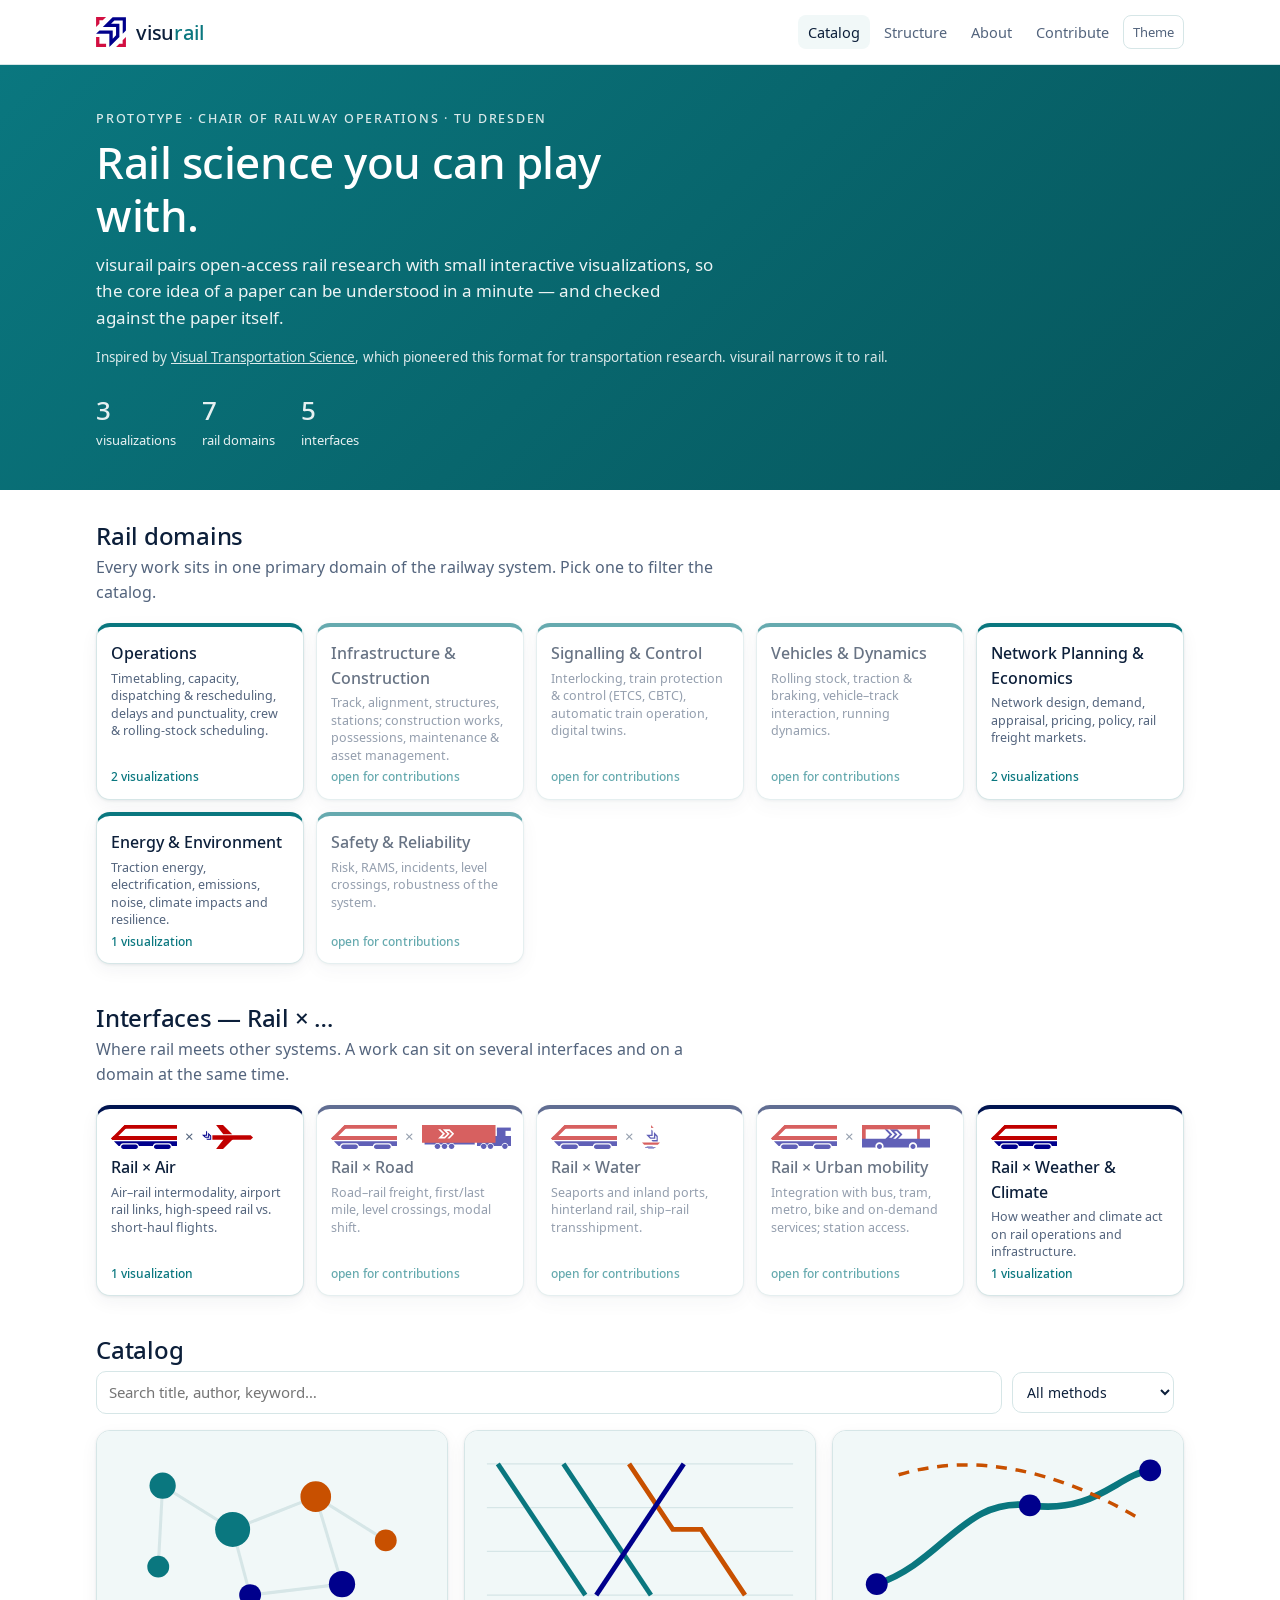
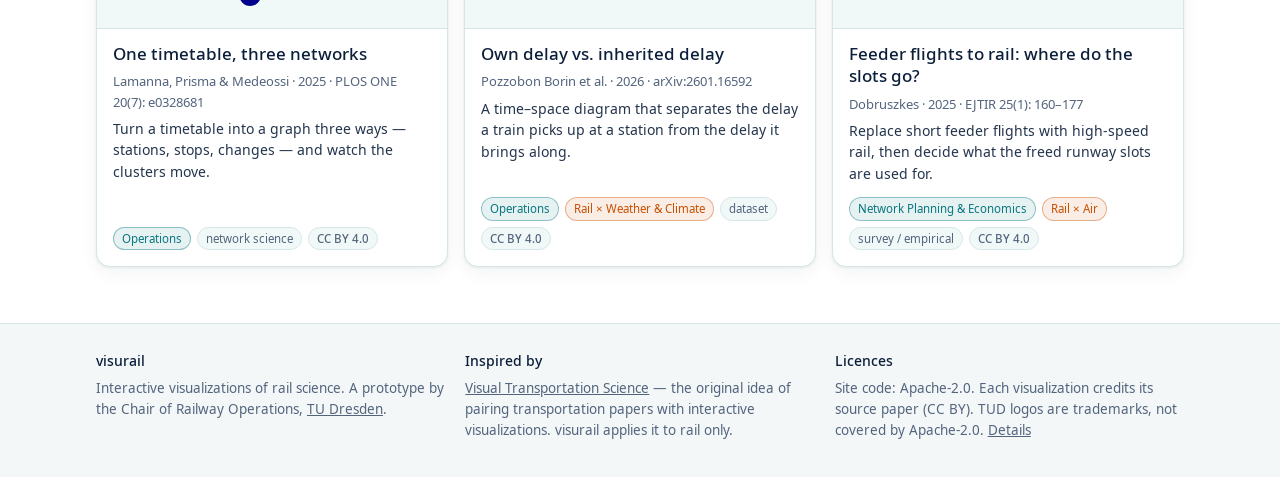
==== index.html @ ce832174 "visurail prototype: rail-science visualization catalog Static site (no build step) pairing CC BY rai" ====
<!DOCTYPE html>
<html lang="en">
<head>
<meta charset="utf-8">
<meta name="viewport" content="width=device-width, initial-scale=1, viewport-fit=cover">
<meta name="color-scheme" content="light dark">
<meta name="theme-color" content="#0A777F" media="(prefers-color-scheme: light)">
<meta name="theme-color" content="#00103a" media="(prefers-color-scheme: dark)">
<meta name="description" content="visurail — interactive visualizations of rail science, clustered by rail domain and by rail's interfaces with other modes.">
<title>visurail — Rail Science, Visualized</title>
<link rel="icon" href="assets/brand/Bildmarke.svg" type="image/svg+xml">
<link rel="stylesheet" href="assets/css/visurail.css">
</head>
<body data-root="./" data-page="catalog">

<section class="hero">
  <div class="wrap">
    <div class="eyebrow">Prototype · Chair of Railway Operations · TU Dresden</div>
    <h1>Rail science you can play with.</h1>
    <p>visurail pairs open-access rail research with small interactive visualizations, so the core idea
      of a paper can be understood in a minute — and checked against the paper itself.</p>
    <div class="credit">Inspired by <a href="https://visualtransportationscience.org/">Visual Transportation Science</a>,
      which pioneered this format for transportation research. visurail narrows it to rail.</div>
    <div class="stats">
      <div><b id="nEntries">–</b>visualizations</div>
      <div><b id="nDomains">–</b>rail domains</div>
      <div><b id="nIfaces">–</b>interfaces</div>
    </div>
  </div>
</section>

<main class="wrap">
  <section class="sec" id="structure">
    <h2>Rail domains</h2>
    <p class="lead">Every work sits in one primary domain of the railway system. Pick one to filter the catalog.</p>
    <div class="tiles" id="domainTiles"></div>
  </section>

  <section class="sec">
    <h2>Interfaces — Rail × …</h2>
    <p class="lead">Where rail meets other systems. A work can sit on several interfaces and on a domain at the same time.</p>
    <div class="tiles" id="ifaceTiles"></div>
  </section>

  <section class="sec" id="catalog">
    <h2>Catalog</h2>
    <div class="filters">
      <input type="search" id="q" placeholder="Search title, author, keyword…" aria-label="Search">
      <select id="method" aria-label="Method"><option value="">All methods</option></select>
      <span class="active-filter" id="activeFilter" aria-live="polite"></span>
    </div>
    <div class="grid" id="grid"></div>
  </section>
</main>

<script src="assets/js/site.js"></script>
<script src="assets/js/taxonomy.js"></script>
<script src="assets/js/entries.js"></script>
<script src="assets/js/catalog.js"></script>
</body>
</html>
---- assets/css/visurail.css ----
/* =========================================================================
   visurail — design system
   Corporate design: TU Dresden, Chair of Railway Operations (CRO).
   Source of truth for colours/fonts: github.com/joernmht/tud_cro_chaircd
     Türkis 1 #0A777F (main) · Brillantblau #00008C (logo) · Rot 1 #D20F41
     Orange 1 #C85000 (accent, the "10 %") · Gelb 1 #FFC700 (diagrams only)
     Dunkelblau #001450 (dark field)
   60/30/10: white field · türkis · orange accent. Font: Noto Sans (self-hosted).
   Every colour is a variable; dark mode only redefines variables.
   ========================================================================= */

@font-face{font-family:"Noto Sans";font-style:normal;font-weight:400;font-display:swap;
  src:url("../fonts/NotoSans-Regular.subset.woff2") format("woff2")}
@font-face{font-family:"Noto Sans";font-style:normal;font-weight:500 700;font-display:swap;
  src:url("../fonts/NotoSans-Medium.subset.woff2") format("woff2")}

:root{
  --bg:#ffffff; --bg2:#f3f7f8; --card:#ffffff; --card2:#f1f8f8;
  --ink:#0c1f3a; --muted:#53647d; --line:#d6e6e7; --track:#e6f0f0;
  --accent:#0A777F;          /* Türkis 1 */
  --accent-ink:#ffffff;
  --logo:#00008C;            /* Brillantblau */
  --red:#D20F41;             /* Rot 1 */
  --orange:#C85000;          /* Orange 1 — the 10 % accent */
  --yellow:#FFC700;          /* Gelb 1 — diagrams only */
  --navy:#001450;            /* Dunkelblau */
  --hero1:#0A777F; --hero2:#06555b;
  --shadow:0 1px 3px rgba(12,40,50,.08),0 6px 18px rgba(12,40,50,.05);
  --radius:14px;
  --maxw:1120px;
  color-scheme:light;
}
@media (prefers-color-scheme: dark){
  :root:not([data-theme="light"]){
    --bg:#00103a; --bg2:#001450; --card:#0c2766; --card2:#10307c;
    --ink:#eaf1ff; --muted:#a6b8da; --line:#2a4a92; --track:#001a55;
    --accent:#36b8bf; --accent-ink:#001450; --logo:#ffffff;
    --red:#ff667e; --orange:#f0922e; --yellow:#FFC700; --navy:#000a2e;
    --hero1:#001a55; --hero2:#00103a;
    --shadow:0 1px 3px rgba(0,0,0,.4);
    color-scheme:dark;
  }
}
:root[data-theme="dark"]{
  --bg:#00103a; --bg2:#001450; --card:#0c2766; --card2:#10307c;
  --ink:#eaf1ff; --muted:#a6b8da; --line:#2a4a92; --track:#001a55;
  --accent:#36b8bf; --accent-ink:#001450; --logo:#ffffff;
  --red:#ff667e; --orange:#f0922e; --yellow:#FFC700; --navy:#000a2e;
  --hero1:#001a55; --hero2:#00103a;
  --shadow:0 1px 3px rgba(0,0,0,.4);
  color-scheme:dark;
}

*{box-sizing:border-box}
html,body{margin:0;padding:0}
body{background:var(--bg);color:var(--ink);
  font:16px/1.55 "Noto Sans",-apple-system,BlinkMacSystemFont,"Segoe UI",Roboto,Helvetica,Arial,sans-serif;
  -webkit-font-smoothing:antialiased;overflow-x:hidden}
a{color:var(--accent)}
img,svg{max-width:100%}
.wrap{max-width:var(--maxw);margin:0 auto;padding:0 16px}
h1,h2,h3{font-weight:500;line-height:1.2;letter-spacing:-.01em}
code{background:var(--card2);border:1px solid var(--line);border-radius:6px;padding:1px 5px;font-size:.88em}

/* ---- top bar ---------------------------------------------------------- */
.topbar{border-bottom:1px solid var(--line);background:var(--bg)}
.topbar .wrap{display:flex;align-items:center;gap:16px;min-height:64px;flex-wrap:wrap}
.brand{display:flex;align-items:center;gap:10px;text-decoration:none;color:var(--ink)}
.brand .mark{width:30px;height:30px}
.brand .name{font-weight:500;font-size:20px;letter-spacing:-.01em}
.brand .name b{color:var(--accent);font-weight:500}
.nav{display:flex;gap:4px;margin-left:auto;flex-wrap:wrap}
.nav a{text-decoration:none;color:var(--muted);padding:6px 10px;border-radius:8px;font-size:14.5px}
.nav a:hover,.nav a[aria-current="page"]{color:var(--ink);background:var(--card2)}
.themebtn{border:1px solid var(--line);background:var(--card);color:var(--muted);border-radius:8px;
  padding:5px 9px;font:inherit;font-size:13px;cursor:pointer}

/* logo fills follow theme */
.chairlogo svg{height:34px;width:auto;display:block}
.chairlogo svg text,.chairlogo svg path,.mark path{fill:var(--logo)}
.mark path[fill="#C00000"],.chairlogo svg path[fill="#C00000"]{fill:var(--red)}

/* ---- hero ------------------------------------------------------------- */
.hero{background:linear-gradient(135deg,var(--hero1),var(--hero2));color:#fff;padding:44px 0 40px}
.hero .eyebrow{font-size:12.5px;letter-spacing:.14em;text-transform:uppercase;opacity:.85;font-weight:500}
.hero h1{font-size:clamp(28px,5vw,44px);margin:8px 0 10px;max-width:22ch}
.hero p{max-width:62ch;margin:0;opacity:.92;font-size:17px}
.hero .credit{margin-top:16px;font-size:13.5px;opacity:.85}
.hero .credit a{color:#fff}
.hero .stats{display:flex;gap:26px;margin-top:22px;flex-wrap:wrap}
.hero .stats div{font-size:13px;opacity:.9}
.hero .stats b{display:block;font-size:26px;font-weight:500;opacity:1}

/* ---- section headings --------------------------------------------------- */
.sec{padding:32px 0 8px}
.sec h2{font-size:24px;margin:0 0 4px}
.sec .lead{color:var(--muted);margin:0 0 18px;max-width:70ch}

/* ---- taxonomy: domain tiles + interface tiles --------------------------- */
.tiles{display:grid;grid-template-columns:repeat(auto-fill,minmax(200px,1fr));gap:12px}
.tile{all:unset;box-sizing:border-box;cursor:pointer;background:var(--card);border:1px solid var(--line);
  border-radius:var(--radius);padding:14px 14px 12px;box-shadow:var(--shadow);border-top:4px solid var(--accent);
  display:flex;flex-direction:column;gap:4px;min-height:112px;transition:transform .12s ease}
.tile:hover{transform:translateY(-2px)}
.tile:focus-visible{outline:3px solid var(--orange);outline-offset:2px}
.tile[aria-pressed="true"]{background:var(--accent);color:var(--accent-ink);border-color:var(--accent)}
.tile[aria-pressed="true"] .td,.tile[aria-pressed="true"] .tn{color:var(--accent-ink);opacity:.9}
.tile .tt{font-weight:500;font-size:16px}
.tile .td{font-size:12.5px;color:var(--muted);line-height:1.4}
.tile .tn{font-size:12px;color:var(--accent);margin-top:auto;font-weight:500}
.tile.empty{opacity:.62}
.tile.iface{border-top-color:var(--navy)}
:root[data-theme="dark"] .tile.iface{border-top-color:var(--orange)}
@media (prefers-color-scheme: dark){:root:not([data-theme="light"]) .tile.iface{border-top-color:var(--orange)}}
.tile .ic{display:flex;align-items:center;gap:8px;height:28px}
.tile .ic img{height:24px;width:auto}
.tile .ic .x{font-size:15px;color:var(--muted)}

/* dark mode: brand line icons go white */
@media (prefers-color-scheme: dark){:root:not([data-theme="light"]) img.bicon{filter:brightness(0) invert(1)}}
:root[data-theme="dark"] img.bicon{filter:brightness(0) invert(1)}
.tile[aria-pressed="true"] img.bicon{filter:brightness(0) invert(1)}

/* ---- filter bar --------------------------------------------------------- */
.filters{display:flex;gap:10px;flex-wrap:wrap;align-items:center;margin:6px 0 16px}
.filters input[type=search]{flex:1 1 240px;min-width:0;border:1px solid var(--line);background:var(--card);color:var(--ink);
  border-radius:10px;padding:9px 12px;font:inherit;font-size:15px}
.filters select{border:1px solid var(--line);background:var(--card);color:var(--ink);border-radius:10px;padding:9px 10px;font:inherit;font-size:14px;max-width:100%}
.active-filter{font-size:13.5px;color:var(--muted)}
.active-filter button{border:0;background:none;color:var(--accent);cursor:pointer;font:inherit;text-decoration:underline}

/* ---- entry cards -------------------------------------------------------- */
.grid{display:grid;grid-template-columns:repeat(auto-fill,minmax(300px,1fr));gap:16px}
.entry{display:flex;flex-direction:column;background:var(--card);border:1px solid var(--line);border-radius:var(--radius);
  box-shadow:var(--shadow);overflow:hidden;text-decoration:none;color:var(--ink);transition:transform .12s ease}
.entry:hover{transform:translateY(-2px)}
.entry:focus-visible{outline:3px solid var(--orange);outline-offset:2px}
.entry .thumb{aspect-ratio:16/9;background:var(--card2);border-bottom:1px solid var(--line);display:block}
.entry .thumb svg{width:100%;height:100%;display:block}
.entry .body{padding:14px 16px 16px;display:flex;flex-direction:column;gap:6px;flex:1}
.entry .et{font-weight:500;font-size:17px;line-height:1.3}
.entry .ea{font-size:13px;color:var(--muted)}
.entry .es{font-size:14px;color:var(--ink);opacity:.9}
.chips{display:flex;gap:6px;flex-wrap:wrap;margin-top:auto;padding-top:6px}
.chip{font-size:11.5px;padding:2px 8px;border-radius:999px;border:1px solid var(--line);color:var(--muted);background:var(--card2);white-space:nowrap}
.chip.dom{color:var(--accent);border-color:color-mix(in srgb,var(--accent) 40%,transparent);background:color-mix(in srgb,var(--accent) 10%,transparent)}
.chip.ifc{color:var(--orange);border-color:color-mix(in srgb,var(--orange) 40%,transparent);background:color-mix(in srgb,var(--orange) 10%,transparent)}
.chip.lic{font-weight:500}
.empty-msg{color:var(--muted);padding:24px;border:1px dashed var(--line);border-radius:var(--radius);text-align:center}

/* ---- prose pages / viz pages -------------------------------------------- */
.prose{max-width:76ch}
.prose h2{font-size:22px;margin:30px 0 8px}
.prose h3{font-size:18px;margin:22px 0 6px}
.crumbs{font-size:13.5px;color:var(--muted);margin:20px 0 4px}
.crumbs a{color:var(--muted)}
.vhead h1{font-size:clamp(24px,4vw,34px);margin:6px 0 8px}
.vhead .authors{color:var(--muted);font-size:15px}
.cite{background:var(--card2);border:1px solid var(--line);border-left:4px solid var(--orange);border-radius:10px;
  padding:12px 14px;font-size:14px;margin:16px 0;overflow-wrap:anywhere}
.cite b{font-weight:500}
.panel{background:var(--card);border:1px solid var(--line);border-radius:var(--radius);box-shadow:var(--shadow);padding:16px;margin:16px 0}
.controls{display:flex;flex-wrap:wrap;gap:14px 22px;align-items:center;margin-bottom:12px;font-size:14px}
.controls label{display:flex;align-items:center;gap:8px;color:var(--muted)}
.controls input[type=range]{accent-color:var(--accent);width:160px;max-width:40vw}
.controls output{color:var(--ink);font-weight:500;min-width:3ch;display:inline-block}
.btn{border:1px solid var(--accent);background:var(--accent);color:var(--accent-ink);border-radius:9px;padding:7px 13px;font:inherit;font-size:14px;cursor:pointer}
.btn.ghost{background:transparent;color:var(--accent)}
.viz svg{display:block;width:100%;height:auto}
.viz .axis text{fill:var(--muted);font-size:11px}
.viz .axis line,.viz .axis path{stroke:var(--line)}
.readout{font-size:14px;color:var(--muted);margin-top:10px}
.readout b{color:var(--ink);font-weight:500}
.kv{display:grid;grid-template-columns:repeat(auto-fill,minmax(150px,1fr));gap:10px;margin-top:12px}
.kv div{background:var(--card2);border:1px solid var(--line);border-radius:10px;padding:10px 12px}
.kv b{display:block;font-size:22px;font-weight:500}
.kv span{font-size:12.5px;color:var(--muted)}
.note{font-size:13px;color:var(--muted)}
.links{display:flex;gap:10px;flex-wrap:wrap;margin:10px 0}
.links a{text-decoration:none;border:1px solid var(--line);border-radius:9px;padding:6px 12px;font-size:14px;background:var(--card)}

/* ---- footer ------------------------------------------------------------- */
footer.site{margin-top:48px;border-top:1px solid var(--line);background:var(--bg2);padding:26px 0 36px;font-size:13.5px;color:var(--muted)}
footer.site .cols{display:grid;grid-template-columns:repeat(auto-fit,minmax(220px,1fr));gap:20px}
footer.site h4{margin:0 0 6px;color:var(--ink);font-weight:500;font-size:14px}
footer.site a{color:var(--muted)}

@media (max-width:560px){
  .brand .name{font-size:18px}
  .nav{margin-left:0;width:100%}
  .hero{padding:30px 0 28px}
  .grid{grid-template-columns:1fr}
}
@media (prefers-reduced-motion: reduce){*{transition:none !important;animation:none !important}}
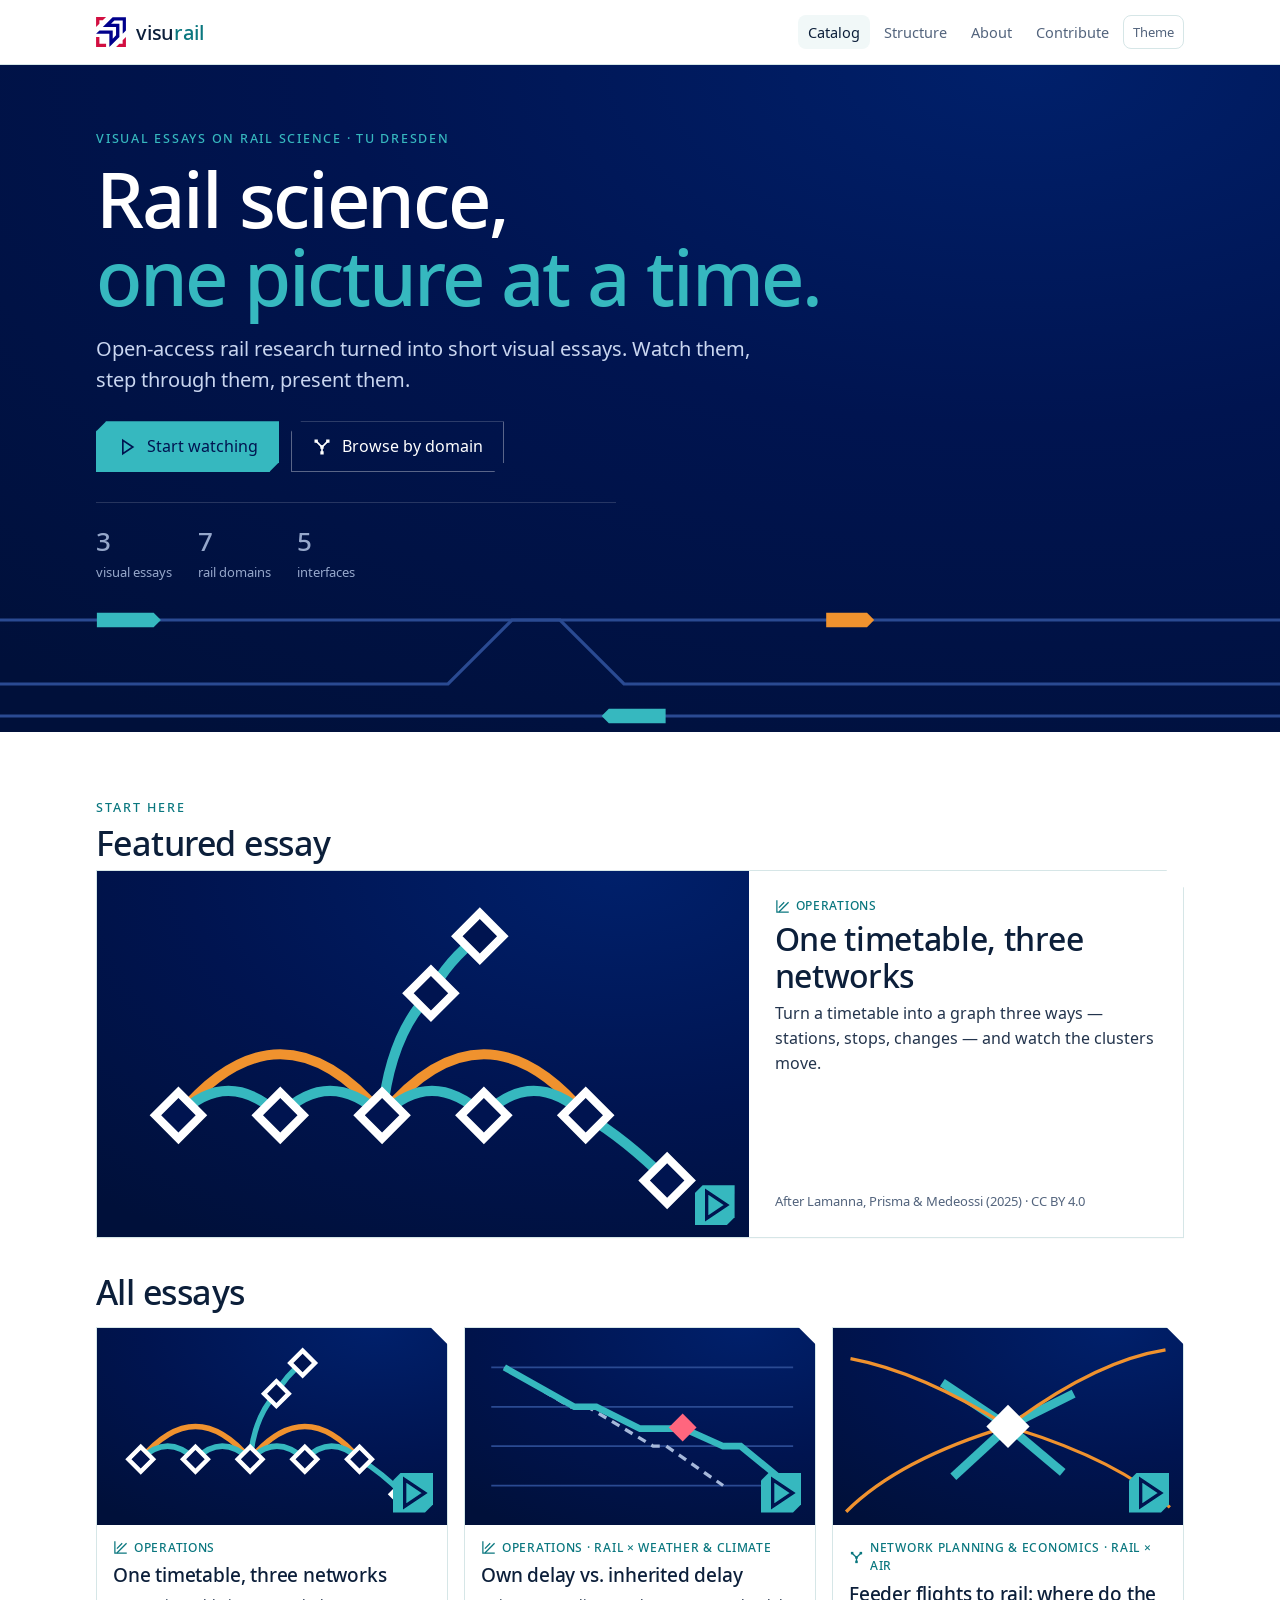
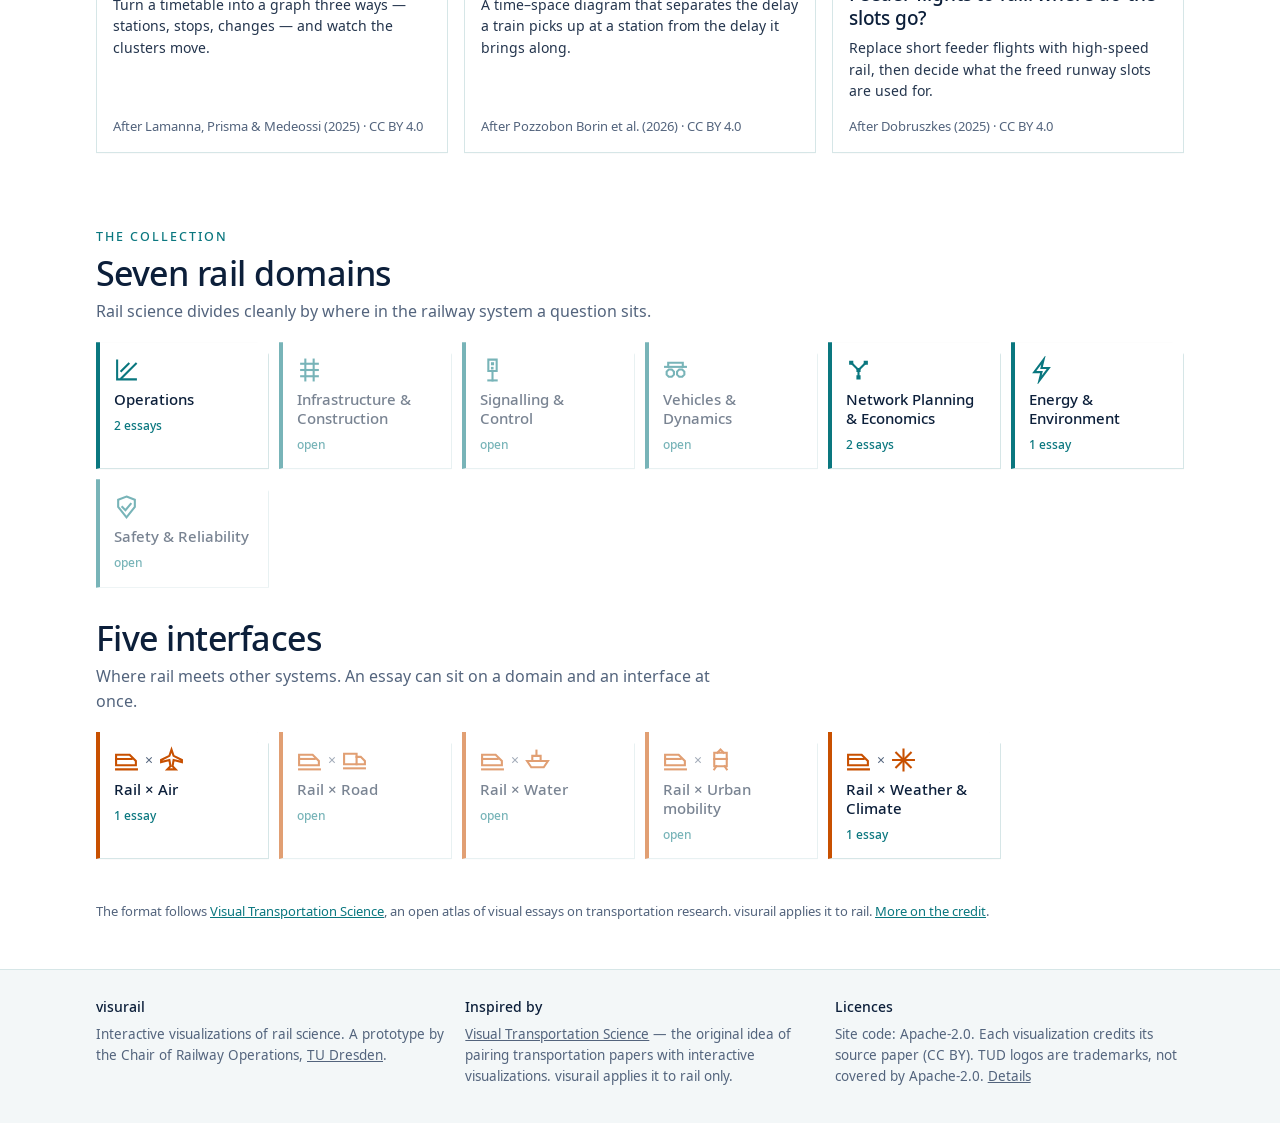
==== commit 1831302d: "Visual essays: simple first picture, step-by-step, doubles as slides - essay.js: steps on one 16:9 s" ====
--- a/index.html
+++ b/index.html
@@ -4,25 +4,33 @@
 <meta charset="utf-8">
 <meta name="viewport" content="width=device-width, initial-scale=1, viewport-fit=cover">
 <meta name="color-scheme" content="light dark">
-<meta name="theme-color" content="#0A777F" media="(prefers-color-scheme: light)">
-<meta name="theme-color" content="#00103a" media="(prefers-color-scheme: dark)">
-<meta name="description" content="visurail — interactive visualizations of rail science, clustered by rail domain and by rail's interfaces with other modes.">
+<meta name="theme-color" content="#001450">
+<meta name="description" content="visurail — rail science as short visual essays you can watch, step through and present.">
 <title>visurail — Rail Science, Visualized</title>
 <link rel="icon" href="assets/brand/Bildmarke.svg" type="image/svg+xml">
 <link rel="stylesheet" href="assets/css/visurail.css">
 </head>
 <body data-root="./" data-page="catalog">
 
-<section class="hero">
+<section class="hero dark">
+  <svg class="hero-tracks" viewBox="0 0 1600 260" preserveAspectRatio="xMidYMax slice" aria-hidden="true">
+    <path id="t1" d="M-100 120 H700 L780 200 H1700" class="ht"/>
+    <path id="t2" d="M-100 200 H560 L640 120 H1700" class="ht"/>
+    <path d="M-100 240 H1700" class="ht"/>
+    <g class="htrain"><path d="M-40 -9 H31 L40 0 L31 9 H-40 Z"/><animateMotion dur="11s" repeatCount="indefinite" rotate="auto"><mpath href="#t1"/></animateMotion></g>
+    <g class="htrain o"><path d="M-30 -9 H21 L30 0 L21 9 H-30 Z"/><animateMotion dur="7s" begin="-3s" repeatCount="indefinite" rotate="auto"><mpath href="#t2"/></animateMotion></g>
+    <g class="htrain"><path d="M-40 -9 H31 L40 0 L31 9 H-40 Z"/><animateMotion dur="15s" begin="-6s" repeatCount="indefinite" path="M1700 240 H-100" rotate="auto"/></g>
+  </svg>
   <div class="wrap">
-    <div class="eyebrow">Prototype · Chair of Railway Operations · TU Dresden</div>
-    <h1>Rail science you can play with.</h1>
-    <p>visurail pairs open-access rail research with small interactive visualizations, so the core idea
-      of a paper can be understood in a minute — and checked against the paper itself.</p>
-    <div class="credit">Inspired by <a href="https://visualtransportationscience.org/">Visual Transportation Science</a>,
-      which pioneered this format for transportation research. visurail narrows it to rail.</div>
+    <div class="eyebrow">Visual essays on rail science · TU Dresden</div>
+    <h1>Rail science,<br><span>one picture at a time.</span></h1>
+    <p>Open-access rail research turned into short visual essays. Watch them, step through them, present them.</p>
+    <div class="cta">
+      <a class="btn big" href="#essays"><i data-icon="play"></i> Start watching</a>
+      <a class="btn big ghost" href="#structure"><i data-icon="planning"></i> Browse by domain</a>
+    </div>
     <div class="stats">
-      <div><b id="nEntries">–</b>visualizations</div>
+      <div><b id="nEntries">–</b>visual essays</div>
       <div><b id="nDomains">–</b>rail domains</div>
       <div><b id="nIfaces">–</b>interfaces</div>
     </div>
@@ -30,29 +38,32 @@
 </section>
 
 <main class="wrap">
-  <section class="sec" id="structure">
-    <h2>Rail domains</h2>
-    <p class="lead">Every work sits in one primary domain of the railway system. Pick one to filter the catalog.</p>
-    <div class="tiles" id="domainTiles"></div>
+  <section class="sec" id="essays">
+    <div class="kicker-s">Start here</div>
+    <h2>Featured essay</h2>
+    <div id="featured" class="featured"></div>
+
+    <h2 style="margin-top:34px">All essays</h2>
+    <p class="active-filter" id="activeFilter" aria-live="polite"></p>
+    <div class="grid" id="grid"></div>
   </section>
 
-  <section class="sec">
-    <h2>Interfaces — Rail × …</h2>
-    <p class="lead">Where rail meets other systems. A work can sit on several interfaces and on a domain at the same time.</p>
+  <section class="sec" id="structure">
+    <div class="kicker-s">The collection</div>
+    <h2>Seven rail domains</h2>
+    <p class="lead">Rail science divides cleanly by where in the railway system a question sits.</p>
+    <div class="tiles" id="domainTiles"></div>
+    <h2 style="margin-top:30px">Five interfaces</h2>
+    <p class="lead">Where rail meets other systems. An essay can sit on a domain and an interface at once.</p>
     <div class="tiles" id="ifaceTiles"></div>
   </section>
 
-  <section class="sec" id="catalog">
-    <h2>Catalog</h2>
-    <div class="filters">
-      <input type="search" id="q" placeholder="Search title, author, keyword…" aria-label="Search">
-      <select id="method" aria-label="Method"><option value="">All methods</option></select>
-      <span class="active-filter" id="activeFilter" aria-live="polite"></span>
-    </div>
-    <div class="grid" id="grid"></div>
-  </section>
+  <p class="note" style="margin-top:34px">The format follows <a href="https://visualtransportationscience.org/">Visual Transportation Science</a>,
+    an open atlas of visual essays on transportation research. visurail applies it to rail.
+    <a href="about.html#credit">More on the credit</a>.</p>
 </main>
 
+<script src="assets/js/cro-icons.js"></script>
 <script src="assets/js/site.js"></script>
 <script src="assets/js/taxonomy.js"></script>
 <script src="assets/js/entries.js"></script>
--- a/assets/css/visurail.css
+++ b/assets/css/visurail.css
@@ -192,3 +192,131 @@
   .grid{grid-template-columns:1fr}
 }
 @media (prefers-reduced-motion: reduce){*{transition:none !important;animation:none !important}}
+
+/* ======================================================================
+   Icons (CRO small set, currentColor)
+   ====================================================================== */
+svg.ic{width:1.25em;height:1.25em;display:inline-block;vertical-align:-.25em;flex:none}
+
+/* ======================================================================
+   Visual essay — one 16:9 stage, step by step; doubles as presentation.
+   The stage is always the dark TUD field (Dunkelblau), in both themes,
+   so a page and its projected slides look identical.
+   ====================================================================== */
+.essay{--st-bg:#001450;--st-bg2:#00103a;--st-ink:#ffffff;--st-muted:#a6b8da;--st-line:#2a4a92;
+  --st-acc:#36b8bf;--st-org:#f0922e;--st-red:#ff667e;--st-yel:#FFC700;--st-blue:#7aa2ff;
+  margin:18px 0 8px}
+.essay .stage-wrap{background:radial-gradient(120% 90% at 70% 20%,#00206b 0%,var(--st-bg) 45%,var(--st-bg2) 100%);
+  border-radius:18px;overflow:hidden;box-shadow:0 10px 40px rgba(0,20,80,.25);color:var(--st-ink);position:relative}
+.essay .stage{aspect-ratio:16/9;cursor:pointer}
+.essay .stage svg{display:block;width:100%;height:100%}
+.essay .stage text{fill:var(--st-ink);font-family:"Noto Sans",sans-serif}
+.essay .cap{padding:6px 28px 26px;max-width:72ch}
+.essay .kick{font-size:12.5px;letter-spacing:.16em;text-transform:uppercase;color:var(--st-acc);font-weight:500}
+.essay .ct{font-size:clamp(20px,2.6vw,30px);margin:6px 0 6px;color:#fff}
+.essay .cx{margin:0;color:var(--st-muted);font-size:clamp(15px,1.5vw,18px)}
+.essay .cx b{color:#fff;font-weight:500}
+.essay .ebar{display:flex;align-items:center;gap:10px;margin-top:12px}
+.essay .dots{display:flex;gap:6px;flex:1;justify-content:center}
+.essay .dots button{width:26px;height:6px;border:0;padding:0;border-radius:0;background:var(--line);cursor:pointer;
+  clip-path:polygon(3px 0,100% 0,calc(100% - 3px) 100%,0 100%)}
+.essay .dots button[aria-selected="true"]{background:var(--accent);width:40px}
+.ebtn{display:inline-flex;align-items:center;gap:8px;border:1px solid var(--line);background:var(--card);color:var(--ink);
+  height:40px;min-width:40px;justify-content:center;padding:0 10px;font:inherit;font-size:14px;cursor:pointer;
+  clip-path:polygon(8px 0,100% 0,100% calc(100% - 8px),calc(100% - 8px) 100%,0 100%,0 8px)}
+.ebtn:disabled{opacity:.35;cursor:default}
+.ebtn.next:not(:disabled){background:var(--accent);border-color:var(--accent);color:var(--accent-ink)}
+.ebtn.present{margin-left:4px}
+@media (max-width:560px){.ebtn.present span{display:none}.essay .cap{padding:4px 16px 18px}}
+
+/* stage marks */
+.essay .trk{stroke:var(--st-line);stroke-width:6;fill:none;stroke-linecap:square}
+.essay .trk.on{stroke:#5a7bc0}
+.essay .stn{fill:var(--st-bg);stroke:#fff;stroke-width:4}
+.essay .stn.hub{fill:#fff}
+.essay .lbl{fill:var(--st-muted) !important;font-size:24px}
+.essay .lbl.big{fill:#fff !important;font-size:30px;font-weight:500}
+.essay .edge{fill:none;stroke:var(--st-acc);stroke-linecap:round;opacity:.85}
+.essay .edge.org{stroke:var(--st-org)}
+.essay .enter{animation:enter .7s cubic-bezier(.2,.8,.2,1) both}
+.essay .draw{stroke-dasharray:var(--len,2000);stroke-dashoffset:var(--len,2000);animation:draw 1.2s ease-out forwards}
+@keyframes enter{from{opacity:0;transform:translateY(14px)}to{opacity:1;transform:none}}
+@keyframes draw{to{stroke-dashoffset:0}}
+
+/* presenting: stage fills the screen, caption overlays bottom-left */
+.essay.presenting{position:fixed;inset:0;z-index:100;margin:0;background:var(--st-bg2);display:flex;flex-direction:column;justify-content:center}
+.essay.presenting .stage-wrap{border-radius:0;box-shadow:none;height:100vh;display:flex;flex-direction:column;justify-content:center}
+.essay.presenting .stage{max-height:100vh;width:min(100vw,177.8vh);margin:0 auto}
+.essay.presenting .cap{position:absolute;left:4vw;bottom:5vh;max-width:46vw;padding:18px 22px;
+  background:rgba(0,16,58,.82);backdrop-filter:blur(6px);border-left:4px solid var(--st-org)}
+.essay.presenting .ct{font-size:clamp(24px,2.6vw,44px)}
+.essay.presenting .cx{font-size:clamp(16px,1.4vw,24px)}
+.essay.presenting .ebar{position:absolute;right:3vw;top:3vh;margin:0;opacity:.7}
+.essay.presenting .ebar:hover{opacity:1}
+.essay.presenting .kick{font-size:clamp(12px,1vw,16px)}
+.essay.presenting .dots{display:none}
+html.is-presenting{overflow:hidden}
+
+/* essay page frame */
+.ehead{padding:18px 0 0}
+.ehead .kicker{display:flex;align-items:center;gap:8px;font-size:12.5px;letter-spacing:.16em;text-transform:uppercase;color:var(--accent);font-weight:500}
+.ehead h1{font-size:clamp(30px,5vw,52px);margin:8px 0 2px;letter-spacing:-.02em}
+.deeper{margin-top:40px;border-top:1px solid var(--line);padding-top:22px}
+.deeper > h2{display:flex;align-items:center;gap:10px;font-size:24px;margin:0 0 4px}
+.refs{font-size:14px}
+.refs ol{padding-left:20px}
+.kicker-s{font-size:12.5px;letter-spacing:.16em;text-transform:uppercase;color:var(--accent);font-weight:500;margin-top:34px}
+.prose .kicker-s + h2{margin-top:6px;font-size:clamp(24px,3.4vw,34px)}
+details summary{cursor:pointer;color:var(--accent);margin:10px 0}
+
+/* ======================================================================
+   Landing (v2): dark hero with moving trains, featured essay, icon tiles
+   ====================================================================== */
+.hero.dark{position:relative;overflow:hidden;background:radial-gradient(120% 120% at 80% 0%,#00206b 0%,#001450 45%,#00103a 100%);
+  padding:64px 0 150px}
+.hero.dark h1{font-size:clamp(36px,7vw,76px);line-height:1.02;letter-spacing:-.03em;max-width:none;margin:12px 0 18px}
+.hero.dark h1 span{color:#36b8bf}
+.hero.dark p{font-size:clamp(16px,2vw,20px);color:#c9d6f0;opacity:1}
+.hero .eyebrow{color:#36b8bf;opacity:1}
+.hero .cta{display:flex;gap:12px;flex-wrap:wrap;margin-top:26px}
+.hero .stats{border-top:1px solid rgba(255,255,255,.15);padding-top:18px;margin-top:30px;max-width:520px}
+.hero .stats div{color:#a6b8da}
+.hero-tracks{position:absolute;left:0;right:0;bottom:0;width:100%;height:150px}
+.hero-tracks .ht{fill:none;stroke:#2a4a92;stroke-width:4}
+.hero-tracks .htrain{fill:#36b8bf}
+.hero-tracks .htrain.o{fill:#f0922e}
+.btn.big{display:inline-flex;align-items:center;gap:10px;font-size:16px;padding:12px 20px;text-decoration:none;border-radius:0;
+  clip-path:polygon(10px 0,100% 0,100% calc(100% - 10px),calc(100% - 10px) 100%,0 100%,0 10px)}
+.hero .btn.big{background:#36b8bf;border-color:#36b8bf;color:#001450}
+.hero .btn.big.ghost{background:transparent;color:#fff;border:1px solid rgba(255,255,255,.35)}
+
+.sec > h2{font-size:clamp(24px,3.4vw,34px);margin:6px 0 6px;letter-spacing:-.015em}
+
+.entry{border-radius:0;clip-path:polygon(0 0,calc(100% - 18px) 0,100% 18px,100% 100%,0 100%)}
+.entry .thumb{position:relative;background:radial-gradient(120% 120% at 80% 0%,#00206b 0%,#001450 55%,#00103a 100%);border-bottom:0}
+.entry .play{position:absolute;right:14px;bottom:12px;width:40px;height:40px;display:grid;place-items:center;background:#36b8bf;color:#001450;
+  clip-path:polygon(8px 0,100% 0,100% calc(100% - 8px),calc(100% - 8px) 100%,0 100%,0 8px);transition:transform .15s}
+.entry:hover .play{transform:scale(1.08)}
+.entry .ek{display:flex;align-items:center;gap:6px;font-size:12px;letter-spacing:.06em;text-transform:uppercase;color:var(--accent);font-weight:500}
+.entry .et{font-size:19px;letter-spacing:-.01em}
+.entry .ea{margin-top:auto;padding-top:8px}
+.featured .entry.big{display:grid;grid-template-columns:minmax(0,1.5fr) minmax(0,1fr)}
+.featured .entry.big .thumb{aspect-ratio:16/9}
+.featured .entry.big .body{padding:26px;justify-content:center}
+.featured .entry.big .et{font-size:clamp(22px,3vw,32px);line-height:1.15}
+.featured .entry.big .es{font-size:16px}
+@media (max-width:760px){.featured .entry.big{grid-template-columns:1fr}}
+
+.tiles{grid-template-columns:repeat(auto-fill,minmax(170px,1fr));gap:10px}
+.tile{min-height:0;padding:14px;border-top:0;border-left:4px solid var(--accent);border-radius:0;gap:6px;
+  clip-path:polygon(0 0,calc(100% - 12px) 0,100% 12px,100% 100%,0 100%)}
+.tile.iface{border-left-color:var(--orange)}
+.tile .tic{display:flex;align-items:center;gap:6px;color:var(--accent);font-size:20px;height:28px}
+.tile.iface .tic{color:var(--orange)}
+.tile .tic .x{font-size:14px;color:var(--muted)}
+.tile[aria-pressed="true"] .tic{color:var(--accent-ink)}
+.tile .tt{font-size:15px;line-height:1.25}
+.tile .tn{margin-top:2px}
+.tile.empty{opacity:.55}
+.tile.iface{border-top-color:transparent}
+@media (max-width:700px){.essay .lbl{font-size:36px}.essay .lbl.big{font-size:42px}}
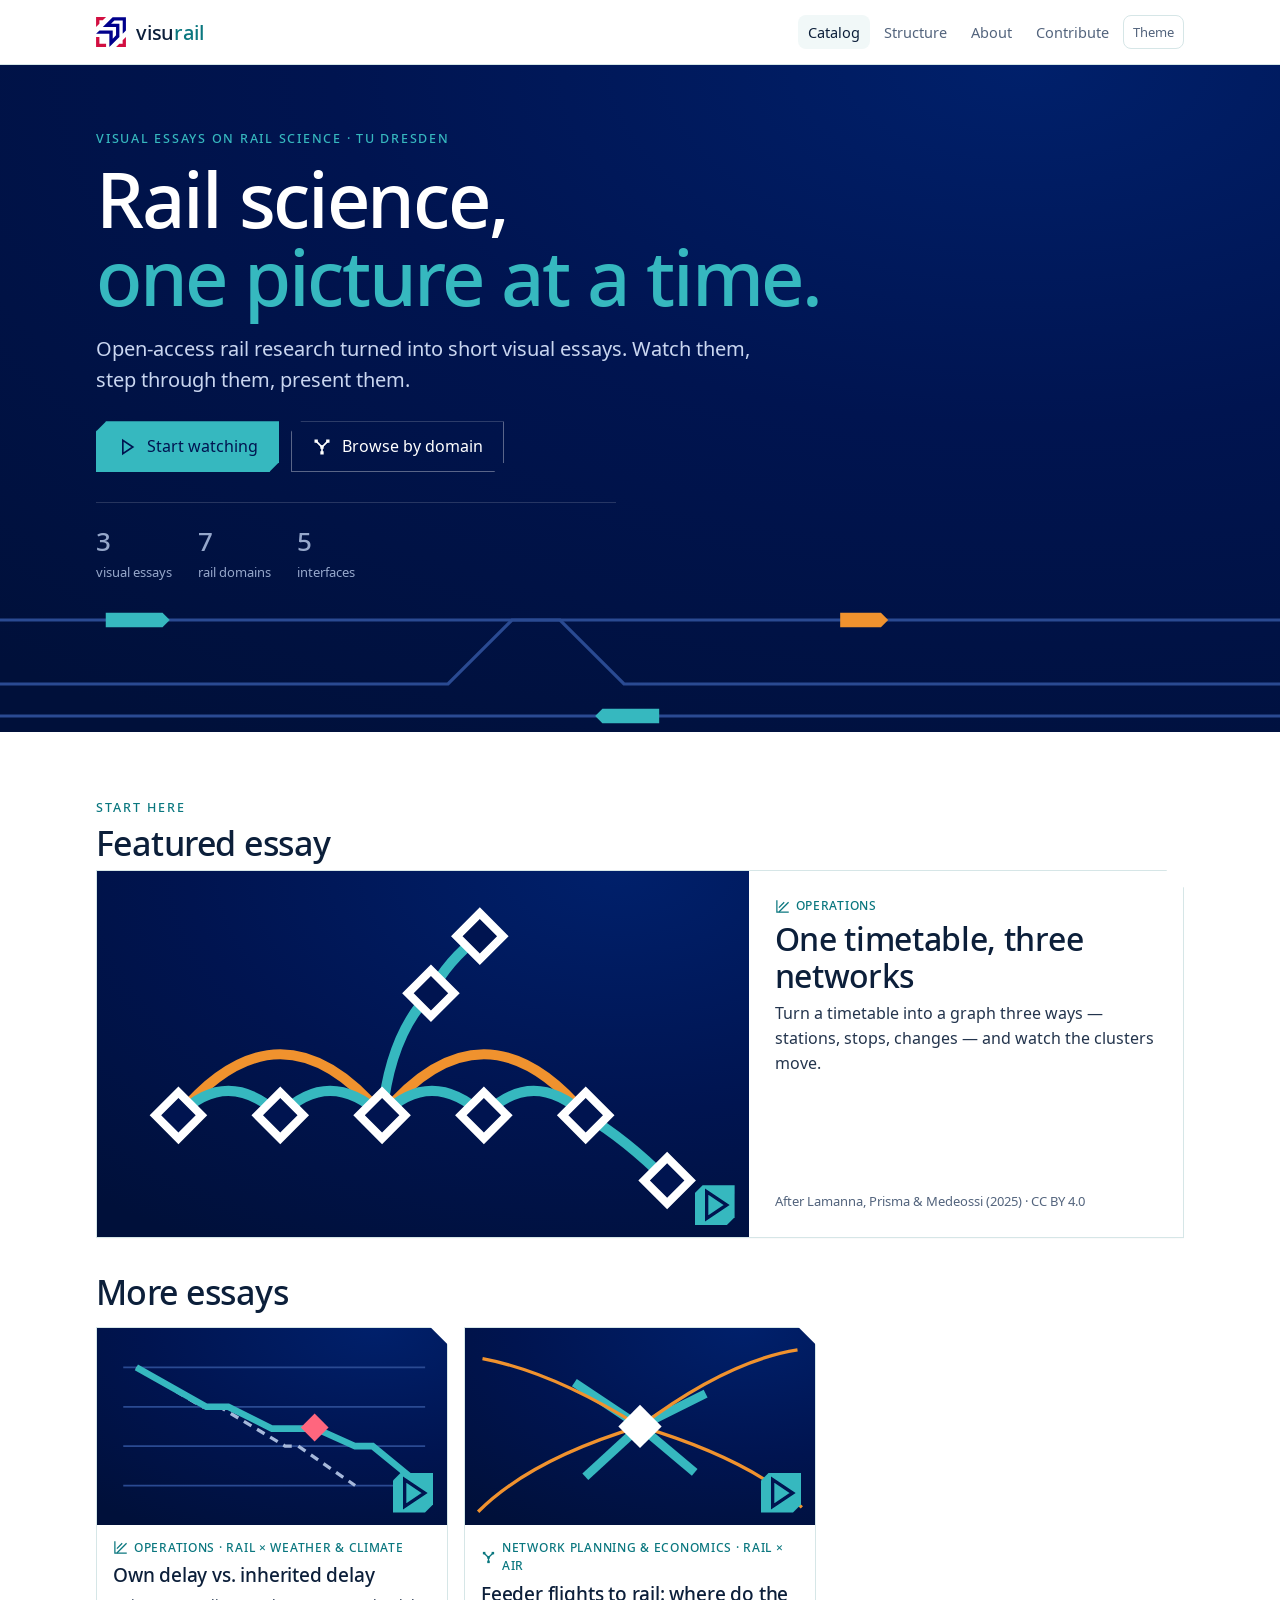
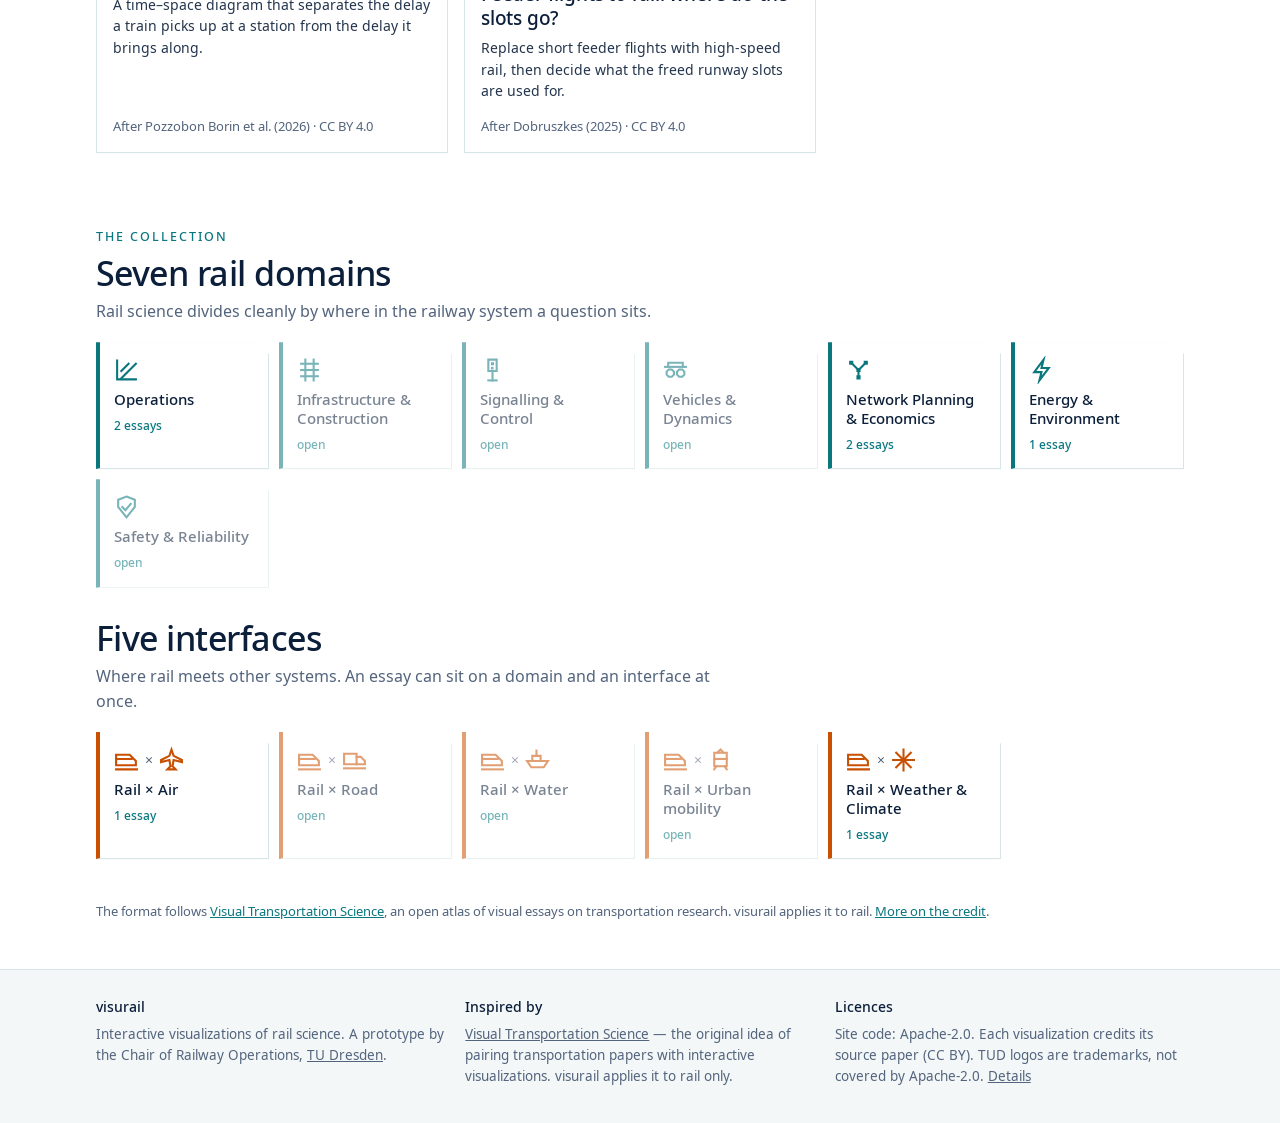
==== commit c30b4854: "Mobile first: portrait essay layouts, swipe, phone-sized controls - essay.js picks a 900x1120 portra" ====
--- a/index.html
+++ b/index.html
@@ -43,7 +43,7 @@
     <h2>Featured essay</h2>
     <div id="featured" class="featured"></div>
 
-    <h2 style="margin-top:34px">All essays</h2>
+    <h2 style="margin-top:34px" id="moreTitle">More essays</h2>
     <p class="active-filter" id="activeFilter" aria-live="polite"></p>
     <div class="grid" id="grid"></div>
   </section>
--- a/assets/css/visurail.css
+++ b/assets/css/visurail.css
@@ -319,4 +319,39 @@
 .tile .tn{margin-top:2px}
 .tile.empty{opacity:.55}
 .tile.iface{border-top-color:transparent}
-@media (max-width:700px){.essay .lbl{font-size:36px}.essay .lbl.big{font-size:42px}}
+
+/* ======================================================================
+   Mobile first: portrait stage on phones, sticky step bar, big tap targets
+   ====================================================================== */
+.essay.portrait .stage{aspect-ratio:900/1120}
+.essay.portrait .lbl{font-size:30px}
+.essay.portrait .lbl.big{font-size:38px}
+.essay .stage{touch-action:pan-y}
+@media (max-width:700px){
+  .essay{margin:12px -16px 8px}
+  .essay .stage-wrap{border-radius:0}
+  .essay .ebar{padding:8px 16px 0;margin-top:0}
+  .ebtn{height:46px;min-width:52px}
+  .essay .dots button{width:16px}
+  .essay .dots button[aria-selected="true"]{width:28px}
+  .ehead h1{font-size:30px}
+  .hero.dark{padding:40px 0 120px}
+  .hero-tracks{height:110px}
+  .nav a[href$="#structure"]{display:none}
+  .nav{gap:0}
+  .nav a{padding:6px 8px}
+  .featured .entry.big .body{padding:16px}
+  .controls{gap:12px}
+  .controls label{width:100%;justify-content:space-between}
+  .controls input[type=range]{flex:1;width:auto;max-width:none}
+  .seg-toggle{width:100%}
+  .seg-toggle button{flex:1;padding:10px 6px}
+  .panel{padding:12px;margin-left:-4px;margin-right:-4px}
+  /* explorer diagrams: readable labels on a narrow screen */
+  .viz .node text{font-size:30px}
+  #ts .lbl,#bars .lbl{font-size:30px}
+  #map .lbl{font-size:18px}
+}
+.essay.presenting.portrait .cap{position:static;max-width:none;background:none;border-left:0;padding:14px 20px}
+.essay.presenting.portrait .stage-wrap{height:100vh;justify-content:center}
+.essay.presenting.portrait .stage{width:100vw;max-height:72vh}
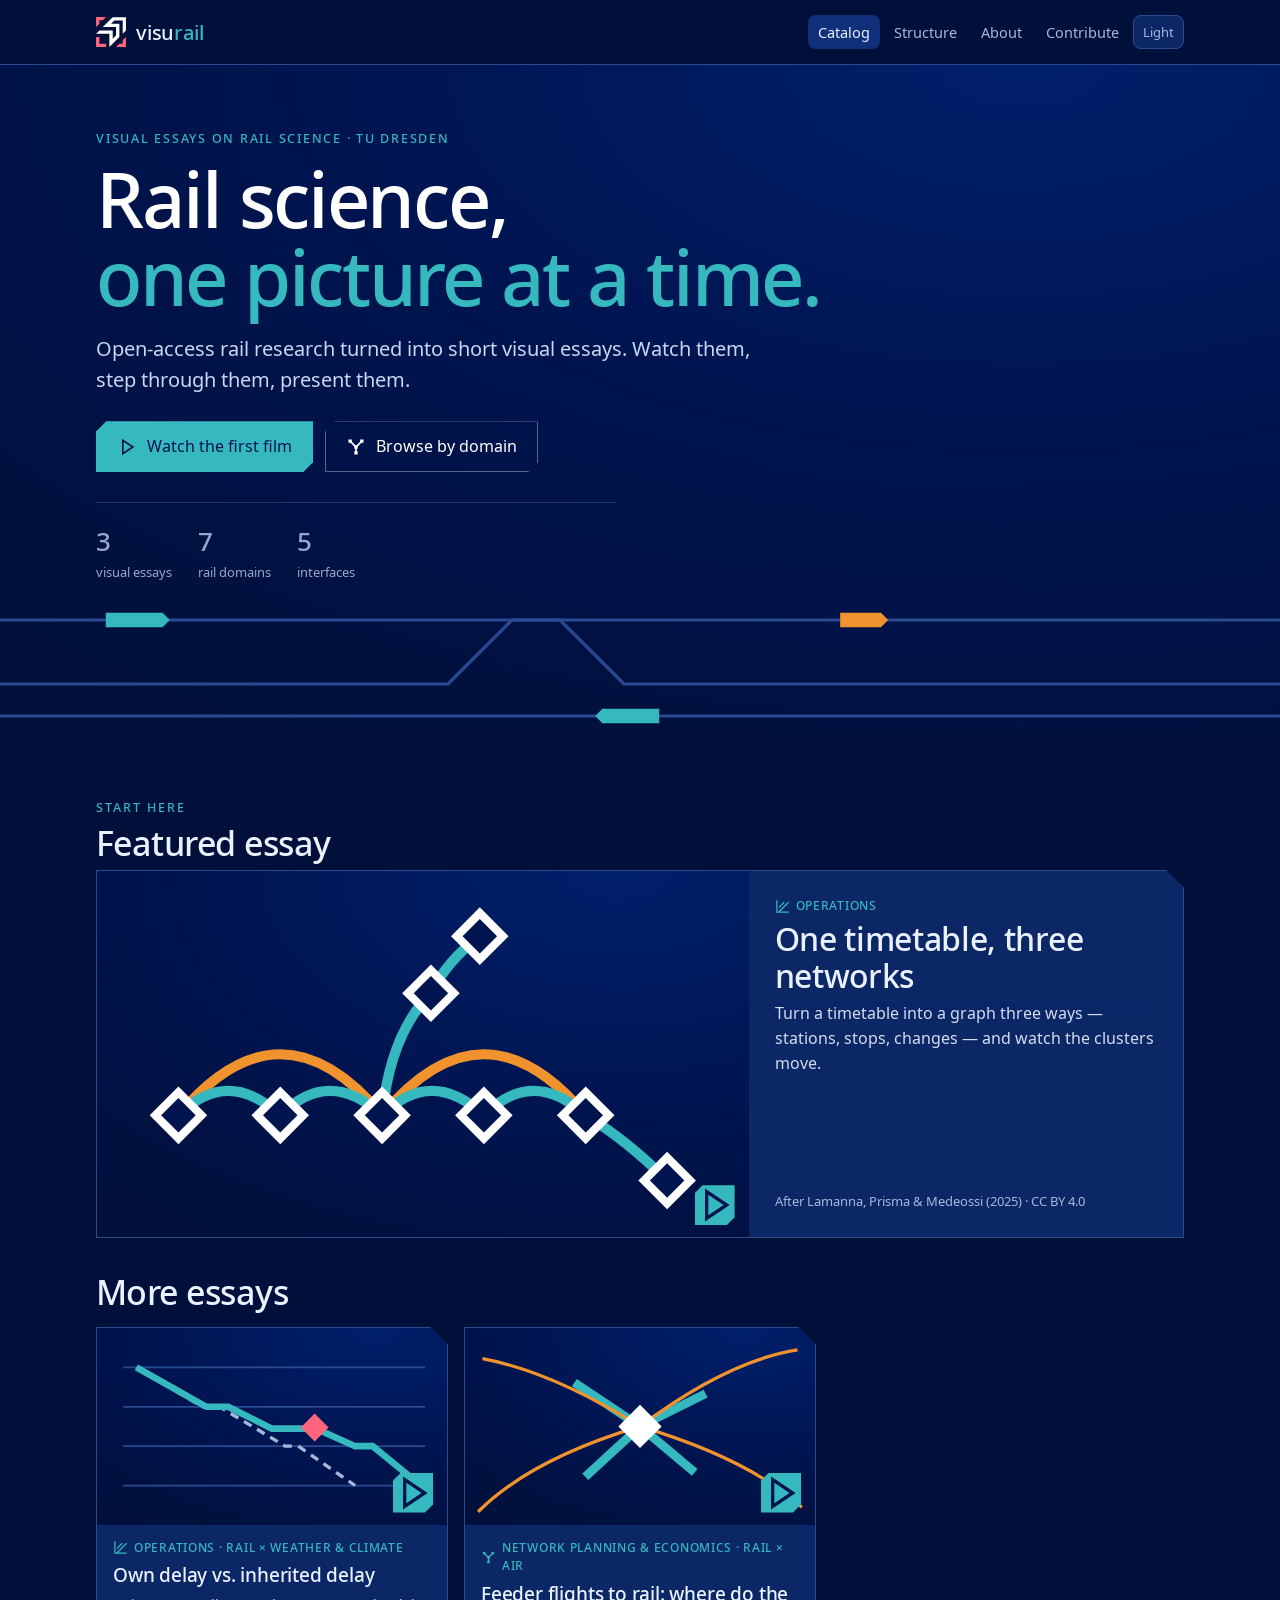
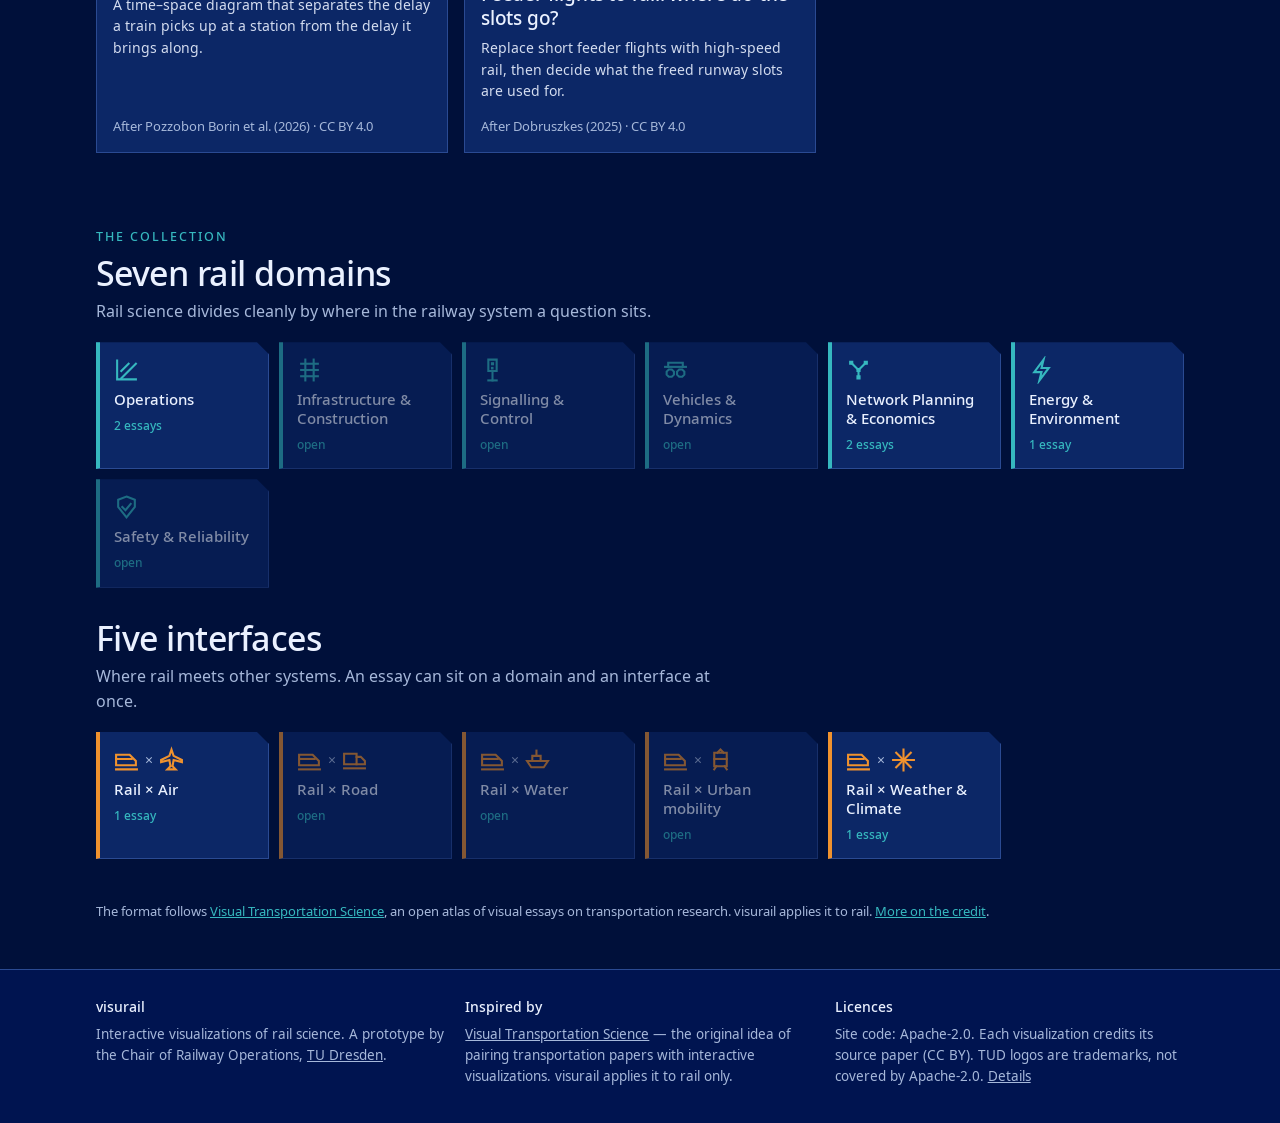
==== commit 23922c08: "Films of every essay; dark theme by default - essay.js film mode (?film): title card, all steps, end" ====
--- a/index.html
+++ b/index.html
@@ -1,5 +1,5 @@
 <!DOCTYPE html>
-<html lang="en">
+<html lang="en" data-theme="dark">
 <head>
 <meta charset="utf-8">
 <meta name="viewport" content="width=device-width, initial-scale=1, viewport-fit=cover">
@@ -26,7 +26,7 @@
     <h1>Rail science,<br><span>one picture at a time.</span></h1>
     <p>Open-access rail research turned into short visual essays. Watch them, step through them, present them.</p>
     <div class="cta">
-      <a class="btn big" href="#essays"><i data-icon="play"></i> Start watching</a>
+      <a class="btn big" id="ctaWatch" href="#essays"><i data-icon="play"></i> Watch the first film</a>
       <a class="btn big ghost" href="#structure"><i data-icon="planning"></i> Browse by domain</a>
     </div>
     <div class="stats">
--- a/assets/css/visurail.css
+++ b/assets/css/visurail.css
@@ -355,3 +355,51 @@
 .essay.presenting.portrait .cap{position:static;max-width:none;background:none;border-left:0;padding:14px 20px}
 .essay.presenting.portrait .stage-wrap{height:100vh;justify-content:center}
 .essay.presenting.portrait .stage{width:100vw;max-height:72vh}
+
+/* ---- film mode (recording) ---------------------------------------------- */
+html.filming body > *:not(main){display:none}
+html.filming main > *:not(#essay){display:none}
+html.filming, html.filming body{background:#00103a;overflow:hidden}
+.essay.film .ebar{display:none}
+.essay.film .stage{cursor:default}
+.film-card{position:absolute;inset:0;display:flex;flex-direction:column;justify-content:center;padding:0 8%;gap:18px;
+  background:radial-gradient(120% 90% at 70% 20%,#00206b 0%,#001450 45%,#00103a 100%);opacity:0;transition:opacity .5s;pointer-events:none;z-index:3}
+.film-card.on{opacity:1}
+.film-card .fk{color:#36b8bf;letter-spacing:.18em;text-transform:uppercase;font-size:clamp(14px,1.6vw,22px);font-weight:500}
+.film-card .ft{color:#fff;font-size:clamp(34px,5vw,76px);font-weight:500;line-height:1.08;letter-spacing:-.02em}
+.film-card .ft.sm{font-size:clamp(22px,2.6vw,40px)}
+.film-card .fs{color:#a6b8da;font-size:clamp(15px,1.5vw,24px);max-width:60ch}
+.film-card .fu{color:#f0922e;font-size:clamp(18px,1.8vw,28px);font-weight:500;margin-top:10px}
+
+/* ---- film player + mode switch on essay pages ------------------------------ */
+.modes{display:flex;gap:8px;margin:16px 0 10px;flex-wrap:wrap}
+.modes button{display:inline-flex;align-items:center;gap:8px;border:1px solid var(--line);background:var(--card);color:var(--muted);
+  font:inherit;font-size:14.5px;padding:9px 14px;cursor:pointer;
+  clip-path:polygon(8px 0,100% 0,100% calc(100% - 8px),calc(100% - 8px) 100%,0 100%,0 8px)}
+.modes button[aria-selected="true"]{background:var(--accent);border-color:var(--accent);color:var(--accent-ink)}
+.filmbox video{display:block;width:100%;aspect-ratio:16/9;background:#00103a;border-radius:18px;box-shadow:0 10px 40px rgba(0,20,80,.25)}
+.filmbox[data-fmt="9x16"] video{aspect-ratio:9/16;max-height:82vh;margin:0 auto;width:auto;max-width:100%}
+@media (max-width:700px){.filmbox{margin:0 -16px}.filmbox video{border-radius:0}.modes button{flex:1;justify-content:center;padding:11px 8px}}
+[hidden]{display:none !important}
+/* film typography: sized for the video frame (1600×900 or 720×1280), read on a phone */
+.essay.film .cap{max-width:52vw;padding:22px 28px}
+.essay.film .kick{font-size:20px}
+.essay.film .ct{font-size:46px}
+.essay.film .cx{font-size:27px;line-height:1.4}
+.essay.film.portrait .cap{max-width:none;padding:26px 40px}
+.essay.film.portrait .kick{font-size:24px}
+.essay.film.portrait .ct{font-size:52px;line-height:1.1}
+.essay.film.portrait .cx{font-size:32px}
+.essay.film.portrait .stage{max-height:62vh}
+.essay.film.portrait .film-card{padding:0 9%}
+.essay.film.portrait .film-card .fk{font-size:26px}
+.essay.film.portrait .film-card .ft{font-size:68px}
+.essay.film.portrait .film-card .ft.sm{font-size:44px}
+.essay.film.portrait .film-card .fs{font-size:30px}
+.essay.film.portrait .film-card .fu{font-size:36px}
+.essay.film .film-card .fk{font-size:24px}
+.essay.film .film-card .fs{font-size:26px}
+.essay.film .film-card .fu{font-size:32px}
+.essay.film.portrait .lbl{font-size:38px}
+.essay.film.portrait .lbl.big{font-size:44px}
+.essay.film.portrait .stage{max-height:66vh}
